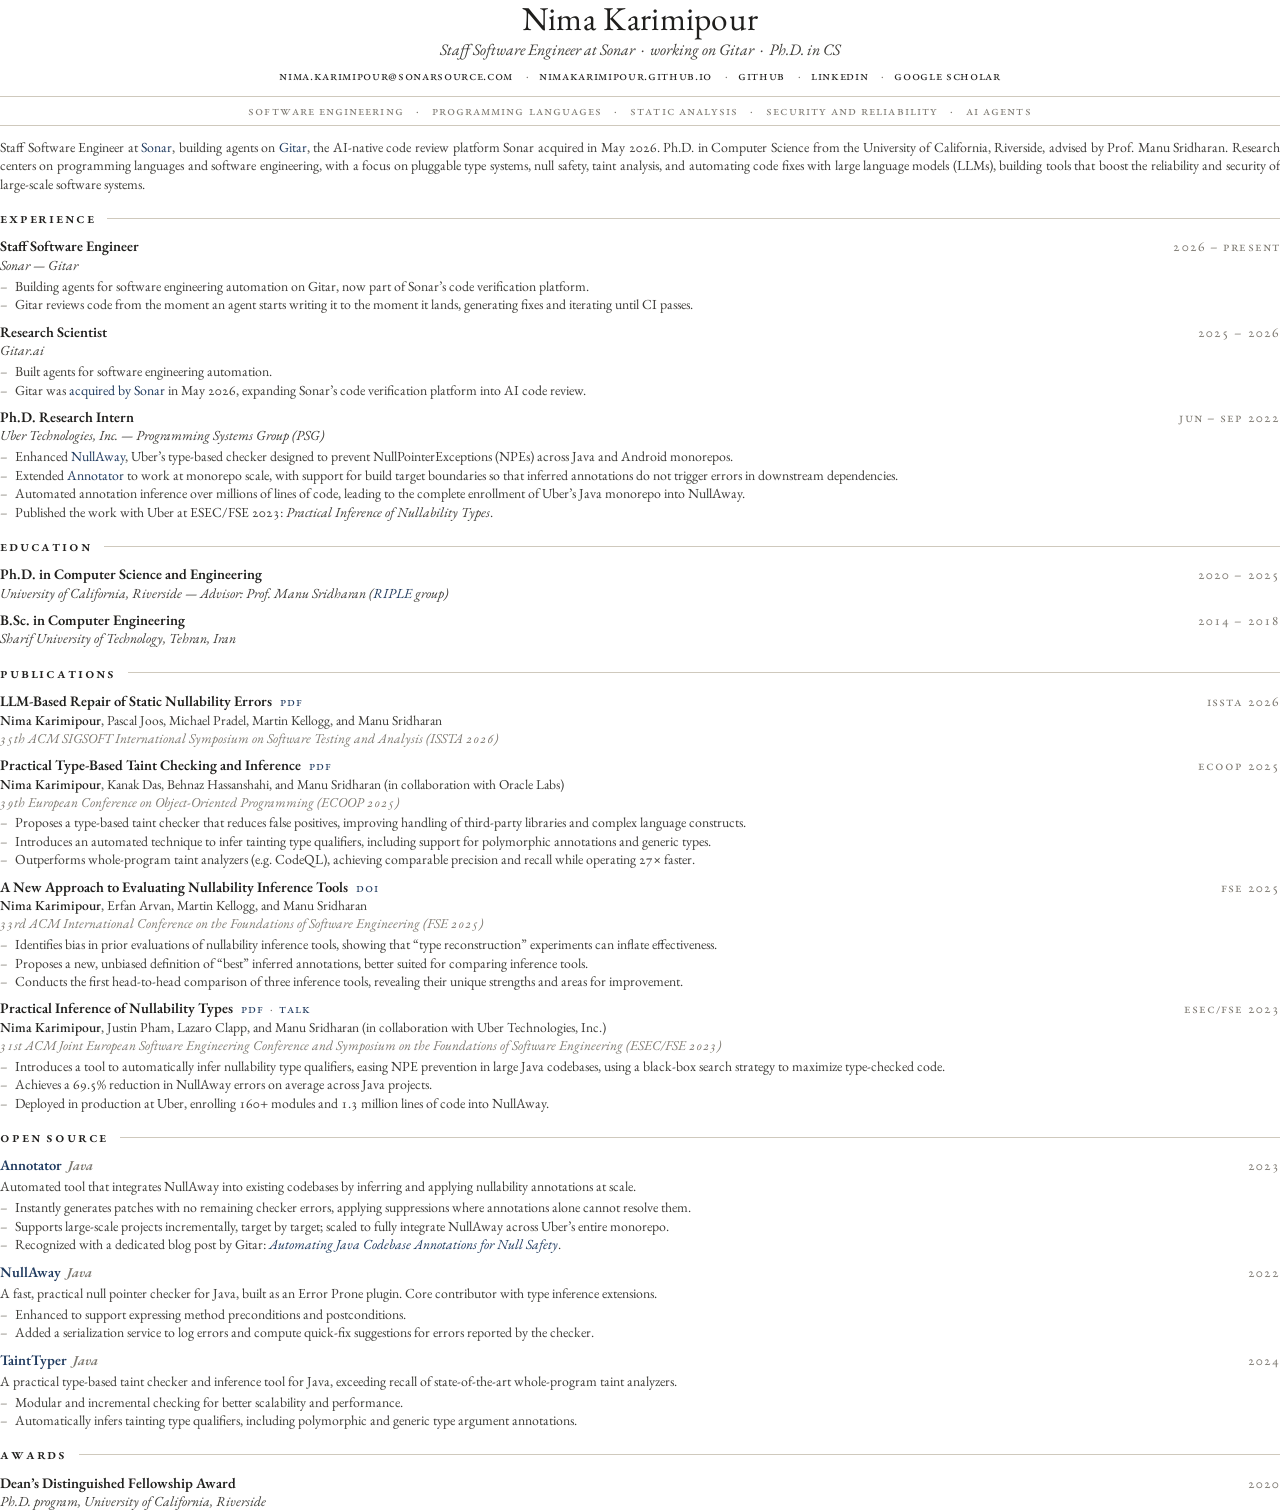
==== cv/cv.html @ 48d6335a "update CV and default to light mode - Rebuild CV with Sonar/Gitar roles, completed Ph.D., ISSTA 2026" ====
<!DOCTYPE html>
<html lang="en">
<head>
<meta charset="UTF-8">
<title>Nima Karimipour — CV</title>
<link rel="preconnect" href="https://fonts.googleapis.com">
<link rel="preconnect" href="https://fonts.gstatic.com" crossorigin>
<link href="https://fonts.googleapis.com/css2?family=EB+Garamond:ital,wght@0,400;0,500;0,600;1,400&display=swap" rel="stylesheet">
<style>
  @page { size: Letter; margin: 0.5in 0.65in 0.5in; }

  :root {
    --ink: #1f1e1c;
    --ink-2: #3d3b37;
    --ink-3: #7d7971;
    --rule: #cfc9bd;
    --accent: #1f3a5f;
  }

  * { box-sizing: border-box; }
  html, body { margin: 0; padding: 0; }
  body {
    font-family: 'EB Garamond', Garamond, Georgia, serif;
    font-size: 10.4pt;
    line-height: 1.33;
    color: var(--ink-2);
    font-feature-settings: "kern", "liga", "onum";
    -webkit-print-color-adjust: exact;
    print-color-adjust: exact;
  }
  h1, h2, h3, p, ul { margin: 0; padding: 0; }
  a { color: var(--accent); text-decoration: none; }

  .sc { font-variant-caps: all-small-caps; letter-spacing: 0.08em; }

  /* Header */
  header { text-align: center; }
  h1 {
    font-weight: 400;
    font-size: 25pt;
    letter-spacing: 0.01em;
    color: var(--ink);
    line-height: 1.1;
  }
  .role { margin-top: 2pt; font-style: italic; font-size: 12pt; }
  .contact {
    margin-top: 5pt;
    font-size: 10pt;
    font-variant-caps: all-small-caps;
    letter-spacing: 0.05em;
  }
    .contact span { white-space: nowrap; }
  .contact span + span::before { content: "\00B7"; margin: 0 7pt; color: var(--ink-3); }
  .contact a { color: var(--ink); }
  .interests {
    margin-top: 8pt;
    padding: 4pt 0;
    border-top: 0.6pt solid var(--rule);
    border-bottom: 0.6pt solid var(--rule);
    font-size: 10pt;
    font-variant-caps: all-small-caps;
    letter-spacing: 0.08em;
    color: var(--ink-3);
  }
  .interests span + span::before { content: "\00B7"; margin: 0 9pt; }

  .summary { margin-top: 9pt; text-align: justify; hyphens: auto; }

  /* Sections */
  section { margin-top: 11pt; }
  h2 {
    display: flex;
    align-items: center;
    gap: 9pt;
    margin-bottom: 6pt;
    font-weight: 500;
    font-size: 11.5pt;
    font-variant-caps: all-small-caps;
    letter-spacing: 0.12em;
    color: var(--ink);
    break-after: avoid;
  }
  h2::after { content: ""; flex: 1; height: 0.6pt; background: var(--rule); }

  .item { break-inside: avoid; }
  .item + .item { margin-top: 6pt; }
  .head { display: flex; justify-content: space-between; align-items: baseline; gap: 12pt; }
  h3 { font-weight: 600; font-size: 10.9pt; color: var(--ink); }
  .date {
    flex-shrink: 0;
    font-variant-caps: all-small-caps;
    letter-spacing: 0.08em;
    color: var(--ink-3);
    font-size: 10.4pt;
  }
  .org { font-style: italic; }
  .meta { font-size: 10.2pt; }
  .meta .me { color: var(--ink); font-weight: 500; }
  .venue { font-style: italic; color: var(--ink-3); font-size: 10.2pt; }

  ul.b { margin-top: 2pt; list-style: none; }
  ul.b li { position: relative; padding-left: 11pt; }
  ul.b li::before { content: "\2013"; position: absolute; left: 0; color: var(--ink-3); }
  p.desc { margin-top: 2pt; }

  .links { font-variant-caps: all-small-caps; letter-spacing: 0.08em; font-size: 10pt; font-weight: 400; margin-left: 4pt; }
  .links a + a::before { content: "\00B7"; margin: 0 4pt; color: var(--ink-3); }
</style>
</head>
<body>

<header>
  <h1>Nima Karimipour</h1>
  <p class="role">Staff Software Engineer at Sonar &nbsp;&middot;&nbsp; working on Gitar &nbsp;&middot;&nbsp; Ph.D. in CS</p>
  <p class="contact">
    <span><a href="mailto:nima.karimipour@sonarsource.com">nima.karimipour@sonarsource.com</a></span>
    <span><a href="https://nimakarimipour.github.io">nimakarimipour.github.io</a></span>
    <span><a href="https://github.com/nimakarimipour">GitHub</a></span>
    <span><a href="https://www.linkedin.com/in/nima-karimipour-846359144/">LinkedIn</a></span>
    <span><a href="https://scholar.google.com/citations?user=zPD7PukAAAAJ&hl=en">Google Scholar</a></span>
  </p>
  <p class="interests">
    <span>Software Engineering</span><span>Programming Languages</span><span>Static Analysis</span><span>Security and Reliability</span><span>AI Agents</span>
  </p>
</header>

<p class="summary">
  Staff Software Engineer at <a href="https://www.sonarsource.com">Sonar</a>, building agents on
  <a href="https://gitar.ai">Gitar</a>, the AI-native code review platform Sonar acquired in May 2026.
  Ph.D. in Computer Science from the University of California, Riverside, advised by Prof. Manu Sridharan.
  Research centers on programming languages and software engineering, with a focus on pluggable type systems,
  null safety, taint analysis, and automating code fixes with large language models (LLMs), building tools that
  boost the reliability and security of large-scale software systems.
</p>

<section>
  <h2>Experience</h2>

  <div class="item">
    <div class="head"><h3>Staff Software Engineer</h3><span class="date">2026 &ndash; Present</span></div>
    <p class="org">Sonar &mdash; Gitar</p>
    <ul class="b">
      <li>Building agents for software engineering automation on Gitar, now part of Sonar&rsquo;s code verification platform.</li>
      <li>Gitar reviews code from the moment an agent starts writing it to the moment it lands, generating fixes and iterating until CI passes.</li>
    </ul>
  </div>

  <div class="item">
    <div class="head"><h3>Research Scientist</h3><span class="date">2025 &ndash; 2026</span></div>
    <p class="org">Gitar.ai</p>
    <ul class="b">
      <li>Built agents for software engineering automation.</li>
      <li>Gitar was <a href="https://www.sonarsource.com/company/press-releases/sonar-acquires-gitar/">acquired by Sonar</a> in May 2026, expanding Sonar&rsquo;s code verification platform into AI code review.</li>
    </ul>
  </div>

  <div class="item">
    <div class="head"><h3>Ph.D. Research Intern</h3><span class="date">Jun &ndash; Sep 2022</span></div>
    <p class="org">Uber Technologies, Inc. &mdash; Programming Systems Group (PSG)</p>
    <ul class="b">
      <li>Enhanced <a href="https://github.com/uber/NullAway">NullAway</a>, Uber&rsquo;s type-based checker designed to prevent NullPointerExceptions (NPEs) across Java and Android monorepos.</li>
      <li>Extended <a href="https://github.com/ucr-riple/NullAwayAnnotator">Annotator</a> to work at monorepo scale, with support for build target boundaries so that inferred annotations do not trigger errors in downstream dependencies.</li>
      <li>Automated annotation inference over millions of lines of code, leading to the complete enrollment of Uber&rsquo;s Java monorepo into NullAway.</li>
      <li>Published the work with Uber at ESEC/FSE 2023: <em>Practical Inference of Nullability Types</em>.</li>
    </ul>
  </div>
</section>

<section>
  <h2>Education</h2>
  <div class="item">
    <div class="head"><h3>Ph.D. in Computer Science and Engineering</h3><span class="date">2020 &ndash; 2025</span></div>
    <p class="org">University of California, Riverside &mdash; Advisor: Prof. Manu Sridharan (<a href="https://riple.cs.ucr.edu/">RIPLE</a> group)</p>
  </div>
  <div class="item">
    <div class="head"><h3>B.Sc. in Computer Engineering</h3><span class="date">2014 &ndash; 2018</span></div>
    <p class="org">Sharif University of Technology, Tehran, Iran</p>
  </div>
</section>

<section>
  <h2>Publications</h2>

  <div class="item">
    <div class="head"><h3>LLM-Based Repair of Static Nullability Errors <span class="links"><a href="https://arxiv.org/pdf/2507.20674">pdf</a></span></h3><span class="date">ISSTA 2026</span></div>
    <p class="meta"><span class="me">Nima Karimipour</span>, Pascal Joos, Michael Pradel, Martin Kellogg, and Manu Sridharan</p>
    <p class="venue">35th ACM SIGSOFT International Symposium on Software Testing and Analysis (ISSTA 2026)</p>
  </div>

  <div class="item">
    <div class="head"><h3>Practical Type-Based Taint Checking and Inference <span class="links"><a href="https://arxiv.org/abs/2504.18529">pdf</a></span></h3><span class="date">ECOOP 2025</span></div>
    <p class="meta"><span class="me">Nima Karimipour</span>, Kanak Das, Behnaz Hassanshahi, and Manu Sridharan (in collaboration with Oracle Labs)</p>
    <p class="venue">39th European Conference on Object-Oriented Programming (ECOOP 2025)</p>
    <ul class="b">
      <li>Proposes a type-based taint checker that reduces false positives, improving handling of third-party libraries and complex language constructs.</li>
      <li>Introduces an automated technique to infer tainting type qualifiers, including support for polymorphic annotations and generic types.</li>
      <li>Outperforms whole-program taint analyzers (e.g. CodeQL), achieving comparable precision and recall while operating 27&times; faster.</li>
    </ul>
  </div>

  <div class="item">
    <div class="head"><h3>A New Approach to Evaluating Nullability Inference Tools <span class="links"><a href="http://dx.doi.org/10.1145/3715732">doi</a></span></h3><span class="date">FSE 2025</span></div>
    <p class="meta"><span class="me">Nima Karimipour</span>, Erfan Arvan, Martin Kellogg, and Manu Sridharan</p>
    <p class="venue">33rd ACM International Conference on the Foundations of Software Engineering (FSE 2025)</p>
    <ul class="b">
      <li>Identifies bias in prior evaluations of nullability inference tools, showing that &ldquo;type reconstruction&rdquo; experiments can inflate effectiveness.</li>
      <li>Proposes a new, unbiased definition of &ldquo;best&rdquo; inferred annotations, better suited for comparing inference tools.</li>
      <li>Conducts the first head-to-head comparison of three inference tools, revealing their unique strengths and areas for improvement.</li>
    </ul>
  </div>

  <div class="item">
    <div class="head"><h3>Practical Inference of Nullability Types <span class="links"><a href="https://manu.sridharan.net/files/FSE23Practical.pdf">pdf</a><a href="https://slideslive.com/39014105">talk</a></span></h3><span class="date">ESEC/FSE 2023</span></div>
    <p class="meta"><span class="me">Nima Karimipour</span>, Justin Pham, Lazaro Clapp, and Manu Sridharan (in collaboration with Uber Technologies, Inc.)</p>
    <p class="venue">31st ACM Joint European Software Engineering Conference and Symposium on the Foundations of Software Engineering (ESEC/FSE 2023)</p>
    <ul class="b">
      <li>Introduces a tool to automatically infer nullability type qualifiers, easing NPE prevention in large Java codebases, using a black-box search strategy to maximize type-checked code.</li>
      <li>Achieves a 69.5% reduction in NullAway errors on average across Java projects.</li>
      <li>Deployed in production at Uber, enrolling 160+ modules and 1.3 million lines of code into NullAway.</li>
    </ul>
  </div>
</section>

<section>
  <h2>Open Source</h2>

  <div class="item">
    <div class="head"><h3><a href="https://github.com/ucr-riple/NullAwayAnnotator">Annotator</a> <span class="venue">&nbsp;Java</span></h3><span class="date">2023</span></div>
    <p class="desc">Automated tool that integrates NullAway into existing codebases by inferring and applying nullability annotations at scale.</p>
    <ul class="b">
      <li>Instantly generates patches with no remaining checker errors, applying suppressions where annotations alone cannot resolve them.</li>
      <li>Supports large-scale projects incrementally, target by target; scaled to fully integrate NullAway across Uber&rsquo;s entire monorepo.</li>
      <li>Recognized with a dedicated blog post by Gitar: <a href="https://gitar.ai/blog/automating-java-codebase-annotations-for-null-safety"><em>Automating Java Codebase Annotations for Null Safety</em></a>.</li>
    </ul>
  </div>

  <div class="item">
    <div class="head"><h3><a href="https://github.com/uber/NullAway">NullAway</a> <span class="venue">&nbsp;Java</span></h3><span class="date">2022</span></div>
    <p class="desc">A fast, practical null pointer checker for Java, built as an Error Prone plugin. Core contributor with type inference extensions.</p>
    <ul class="b">
      <li>Enhanced to support expressing method preconditions and postconditions.</li>
      <li>Added a serialization service to log errors and compute quick-fix suggestions for errors reported by the checker.</li>
    </ul>
  </div>

  <div class="item">
    <div class="head"><h3><a href="https://github.com/ucr-riple/TaintTyper">TaintTyper</a> <span class="venue">&nbsp;Java</span></h3><span class="date">2024</span></div>
    <p class="desc">A practical type-based taint checker and inference tool for Java, exceeding recall of state-of-the-art whole-program taint analyzers.</p>
    <ul class="b">
      <li>Modular and incremental checking for better scalability and performance.</li>
      <li>Automatically infers tainting type qualifiers, including polymorphic and generic type argument annotations.</li>
    </ul>
  </div>
</section>

<section>
  <h2>Awards</h2>
  <div class="item">
    <div class="head"><h3>Dean&rsquo;s Distinguished Fellowship Award</h3><span class="date">2020</span></div>
    <p class="org">Ph.D. program, University of California, Riverside</p>
  </div>
</section>

</body>
</html>
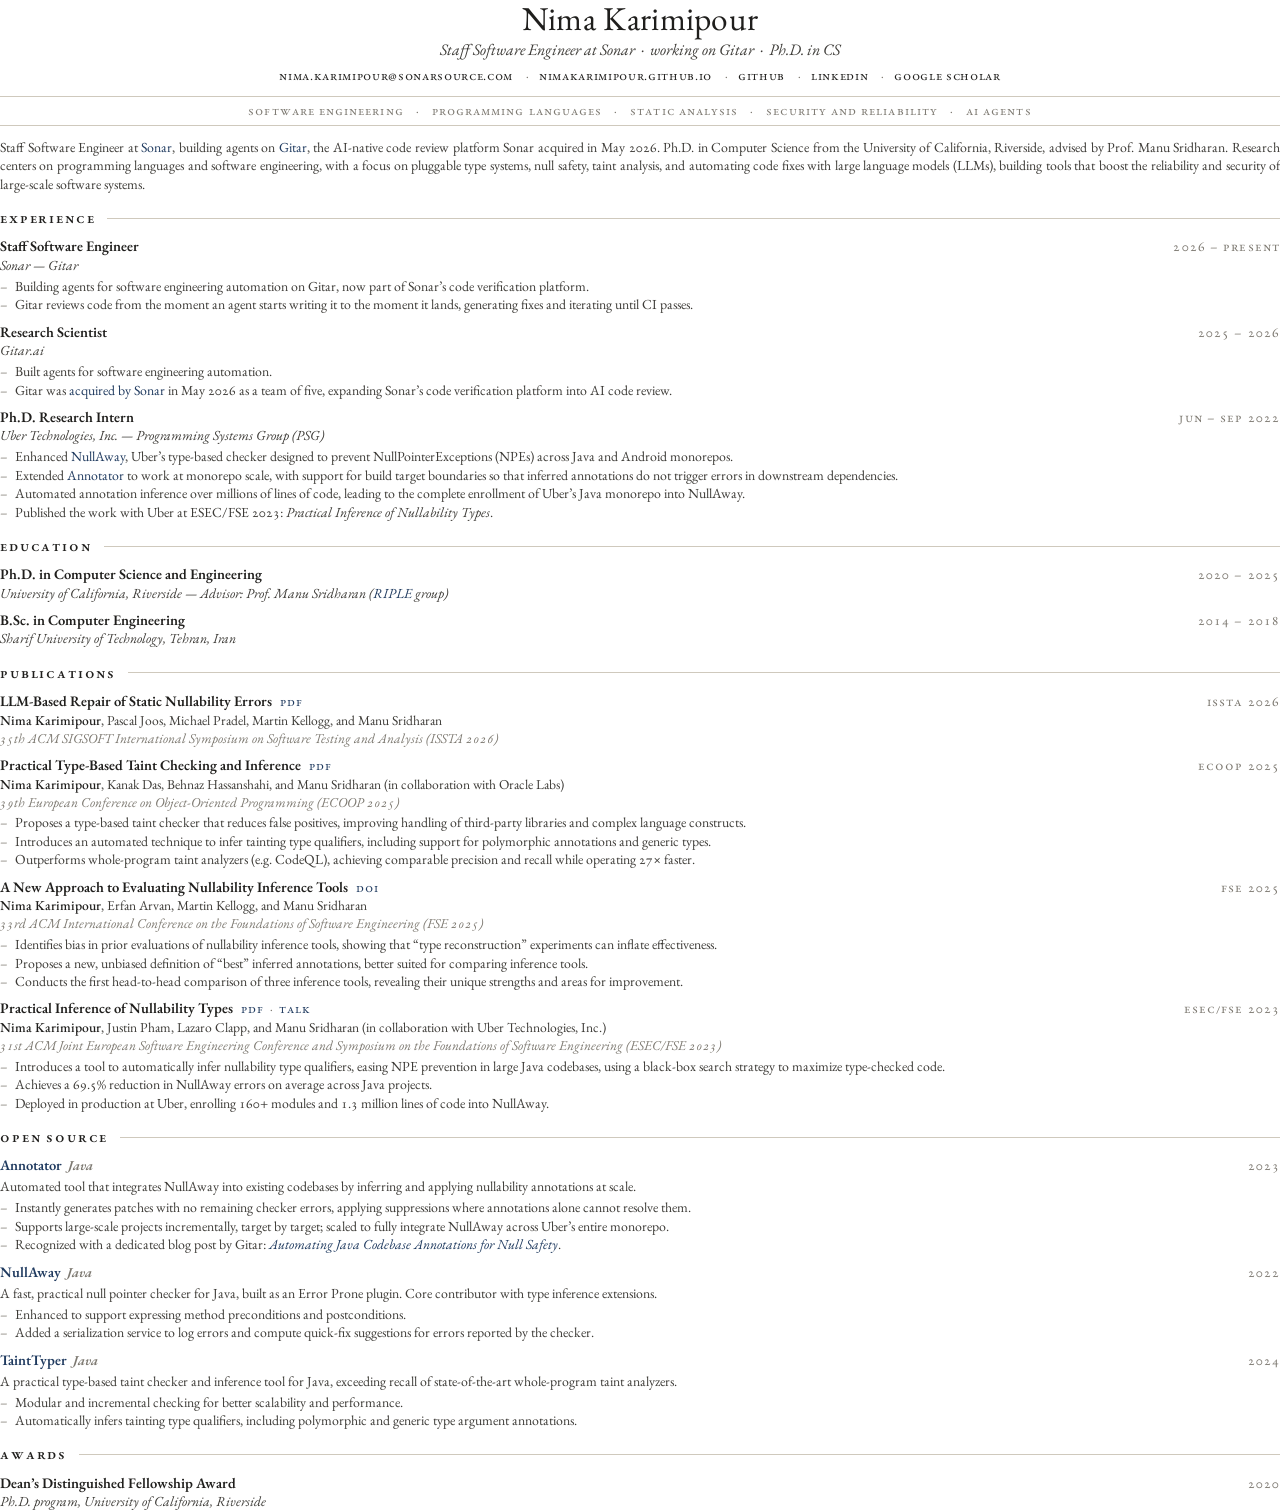
==== commit 65cc915c: "mention Gitar was acquired as a team of five Co-Authored-By: Claude Opus 5.5 <noreply@anthropic.com>" ====
--- a/cv/cv.html
+++ b/cv/cv.html
@@ -150,7 +150,7 @@
     <p class="org">Gitar.ai</p>
     <ul class="b">
       <li>Built agents for software engineering automation.</li>
-      <li>Gitar was <a href="https://www.sonarsource.com/company/press-releases/sonar-acquires-gitar/">acquired by Sonar</a> in May 2026, expanding Sonar&rsquo;s code verification platform into AI code review.</li>
+      <li>Gitar was <a href="https://www.sonarsource.com/company/press-releases/sonar-acquires-gitar/">acquired by Sonar</a> in May 2026 as a team of five, expanding Sonar&rsquo;s code verification platform into AI code review.</li>
     </ul>
   </div>
 
